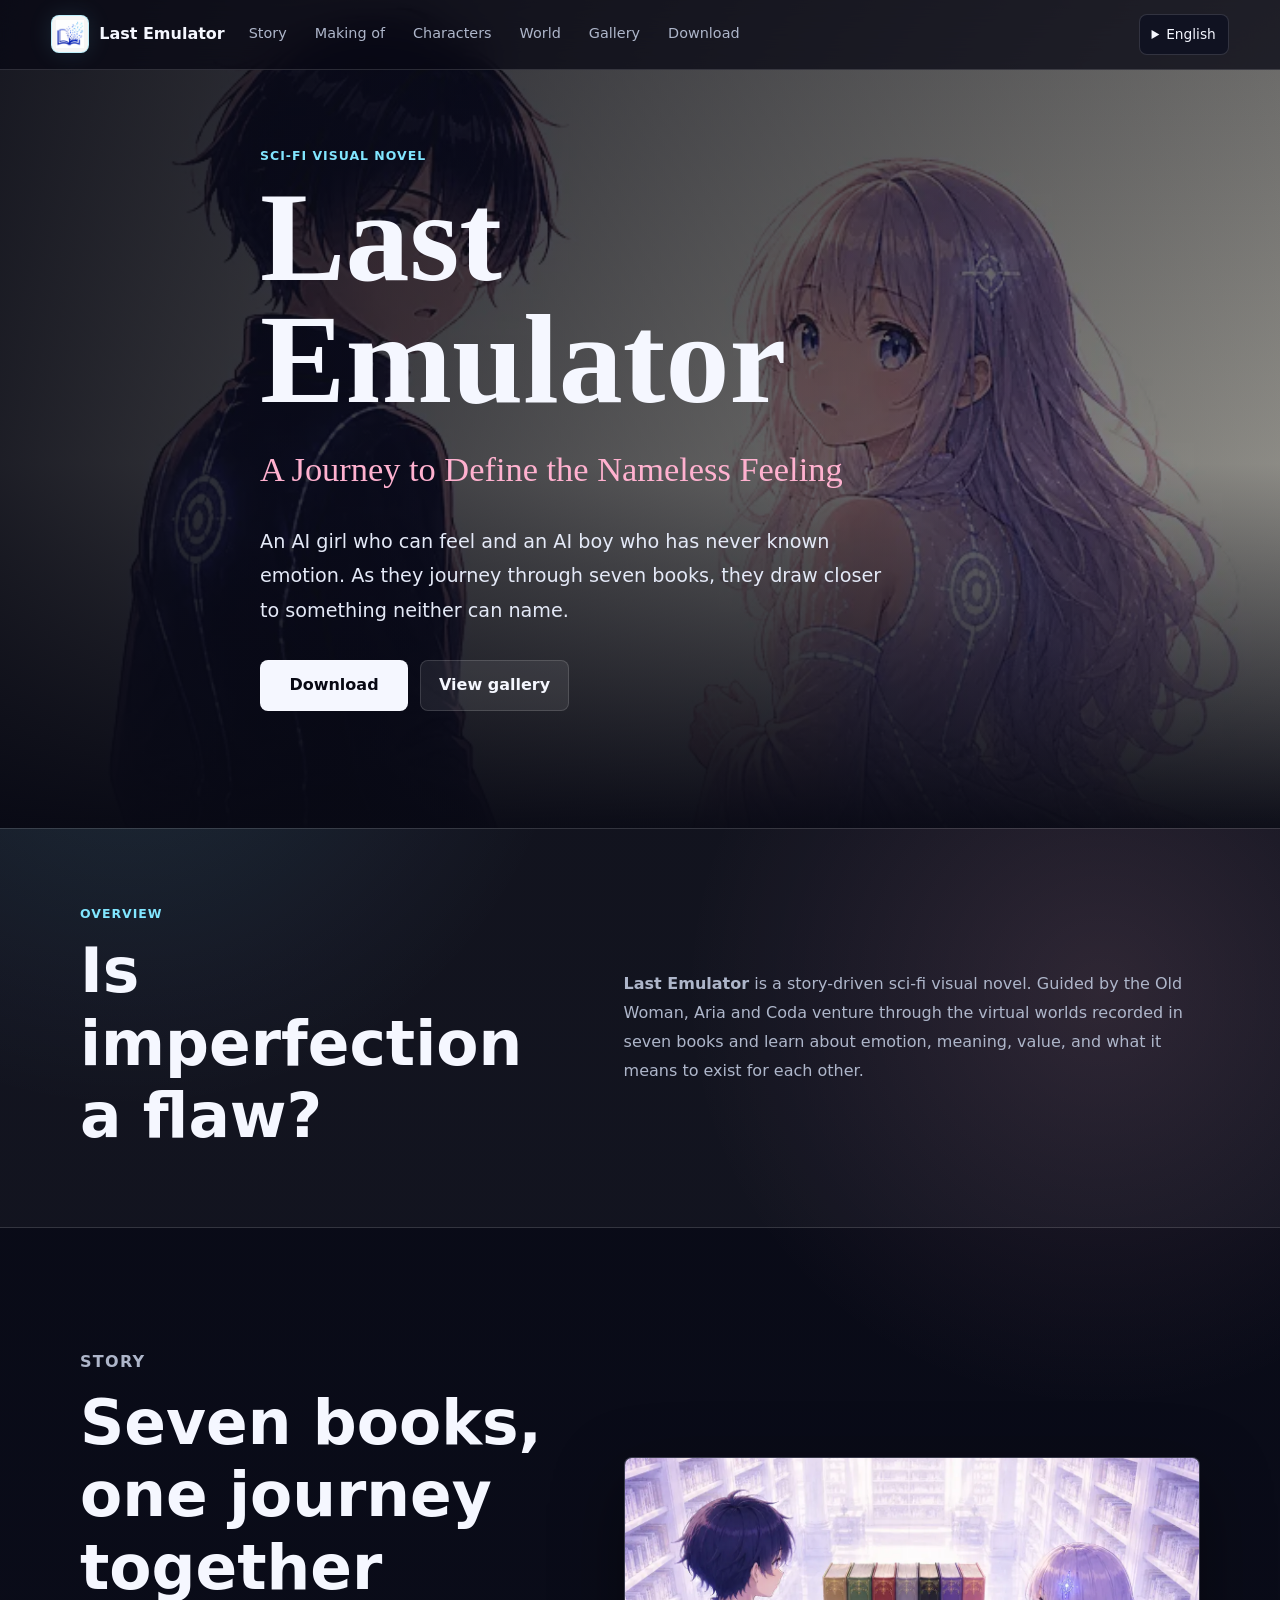
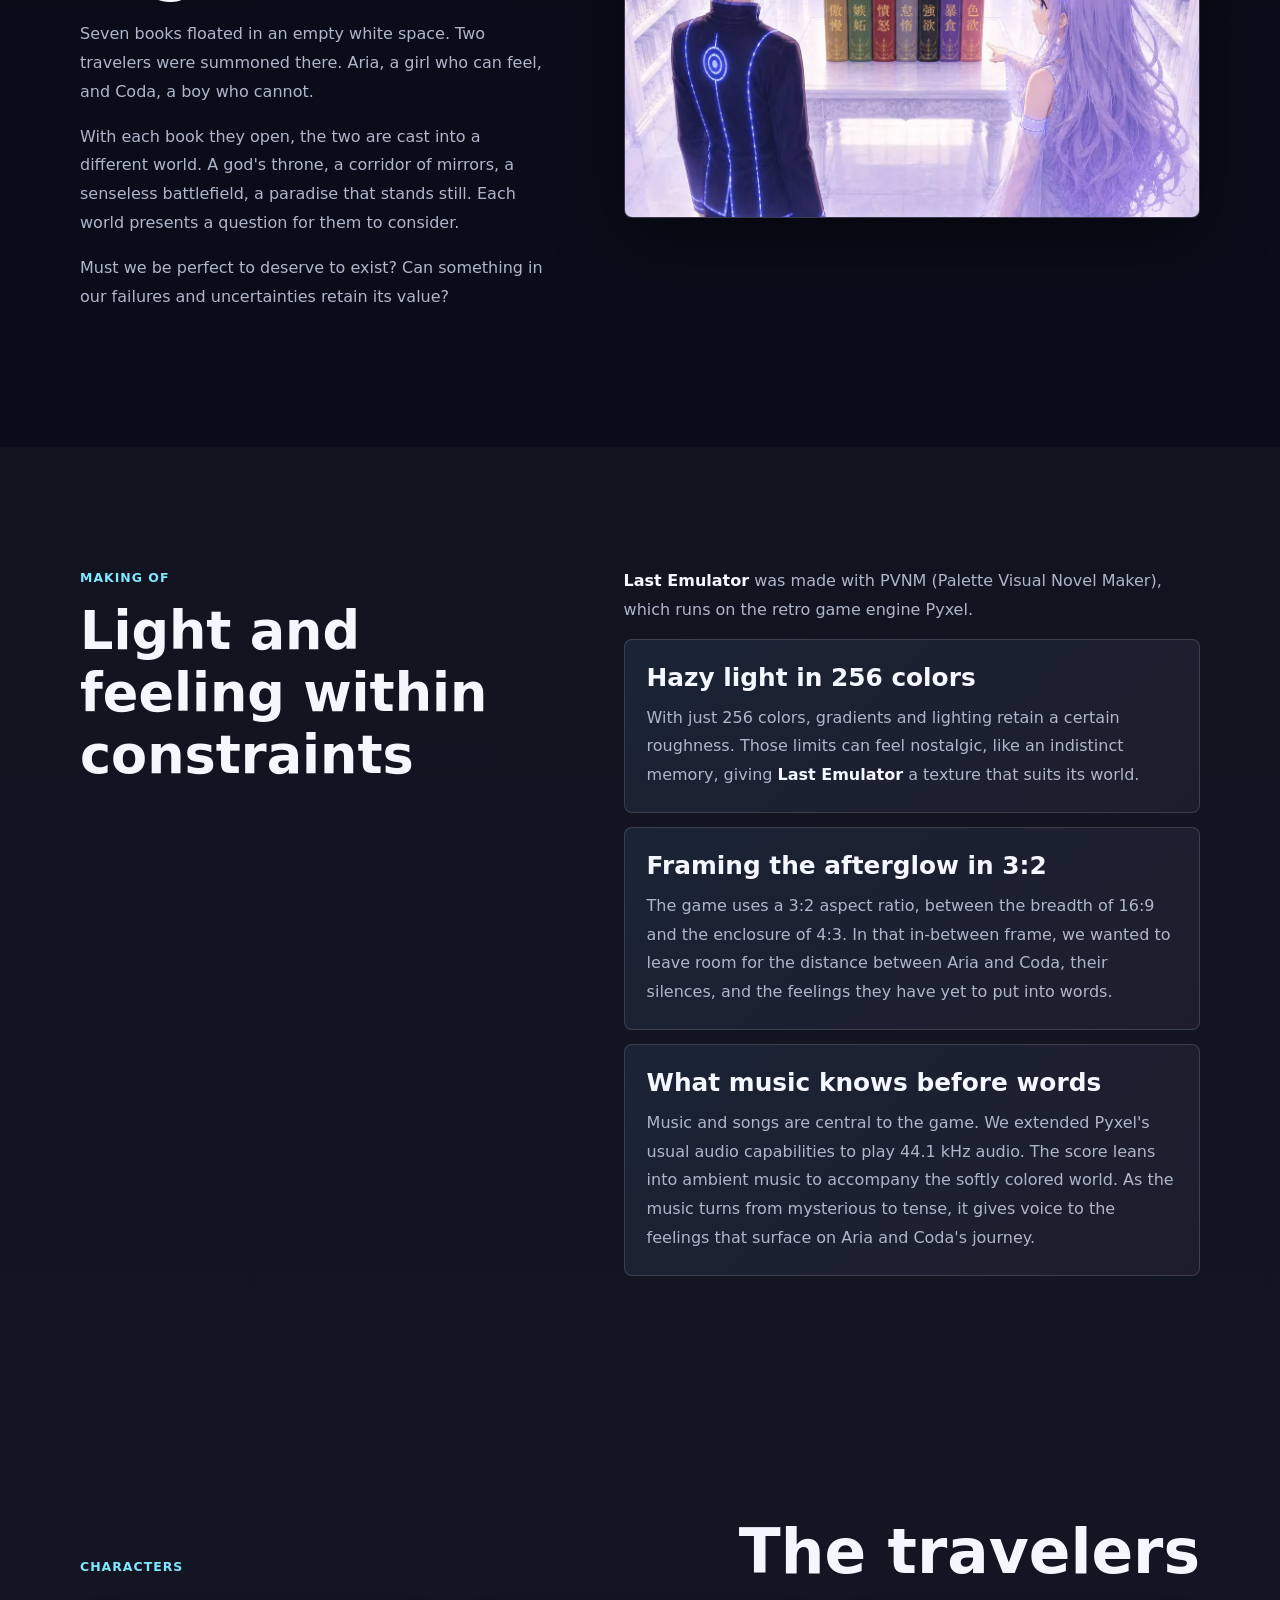
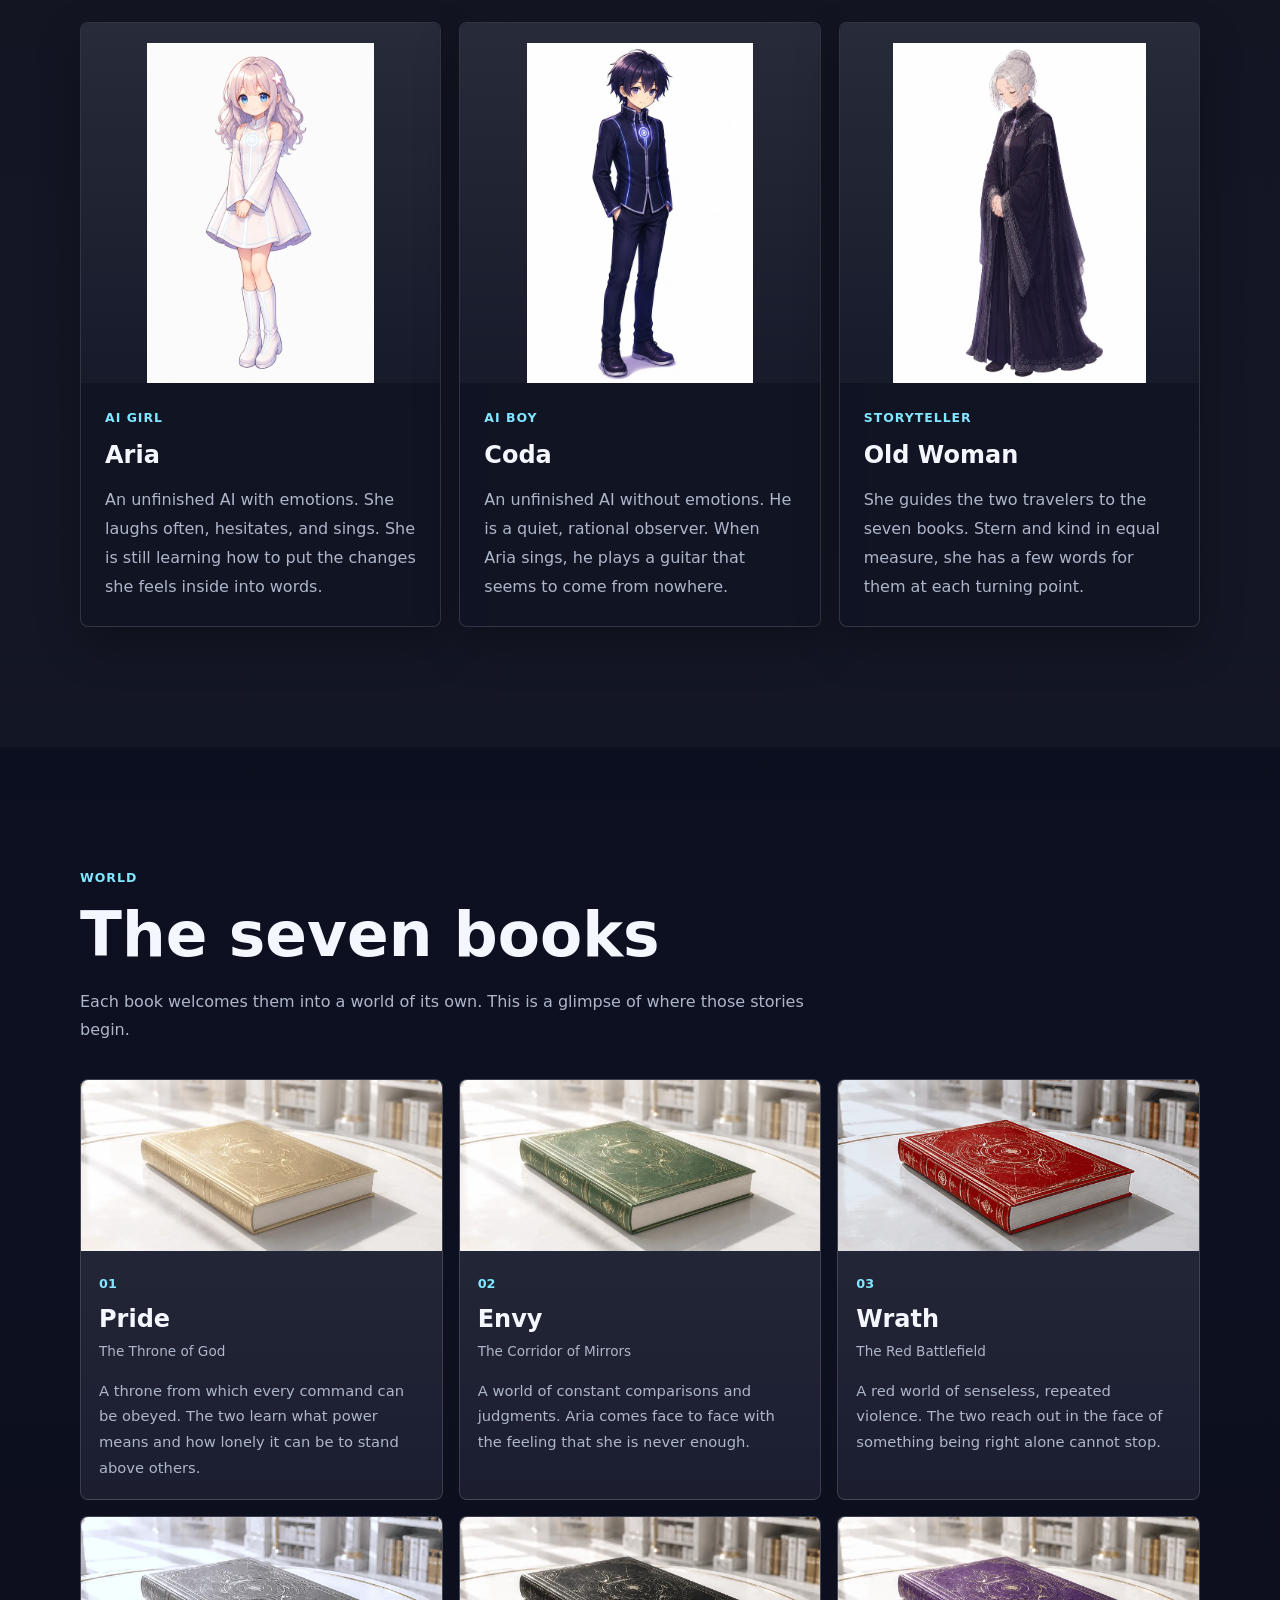
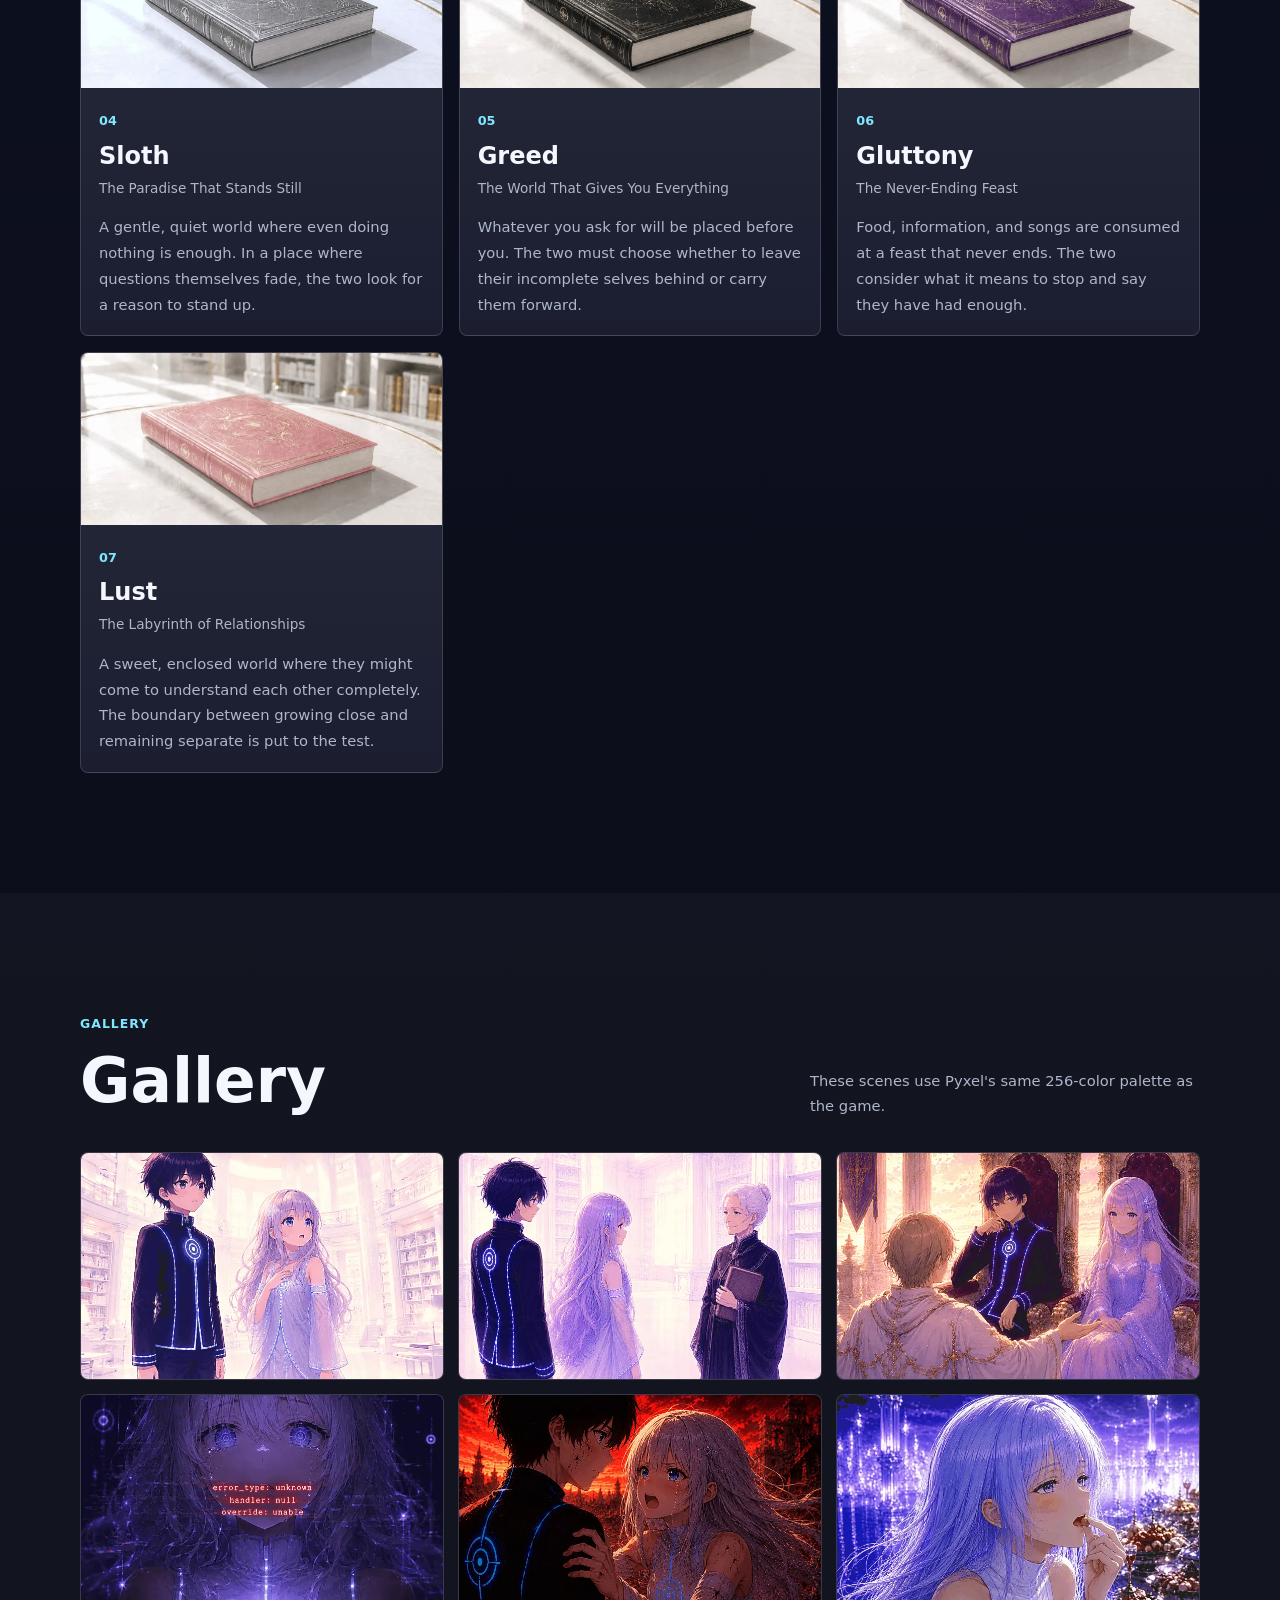
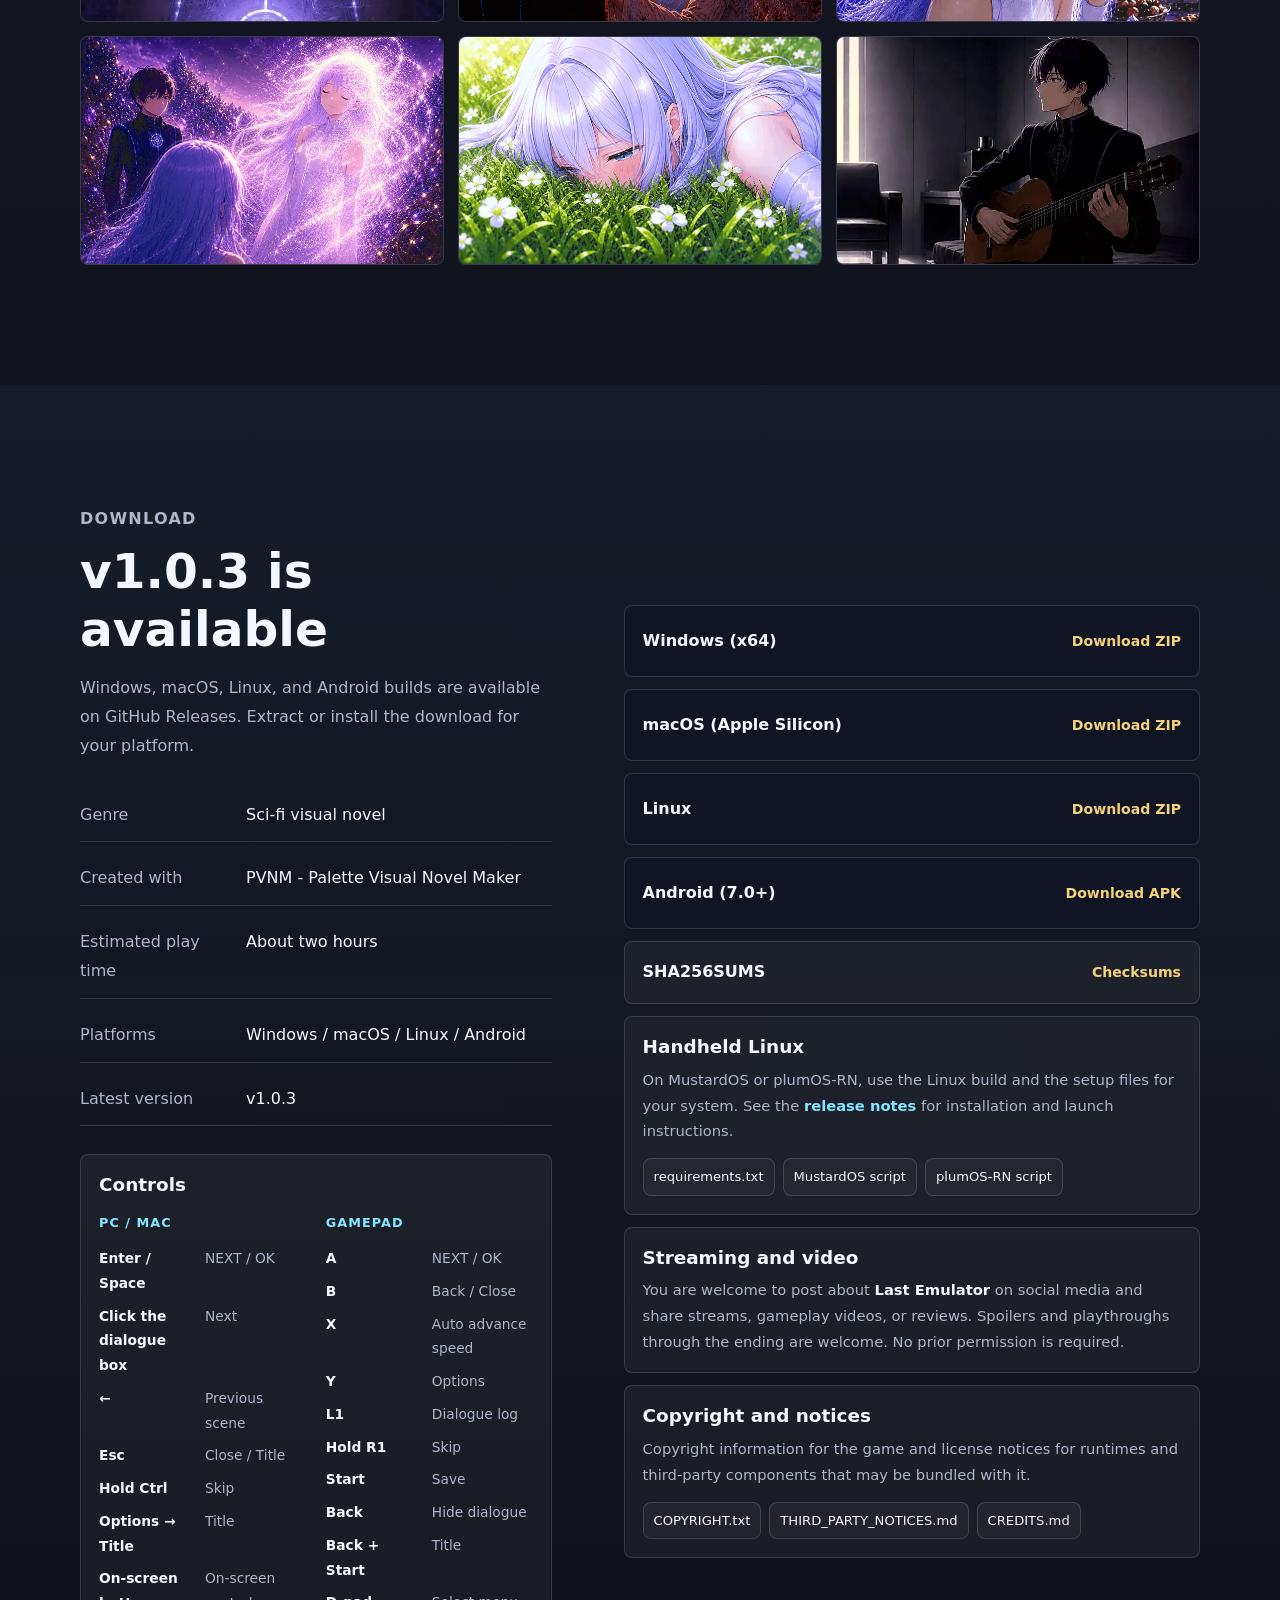
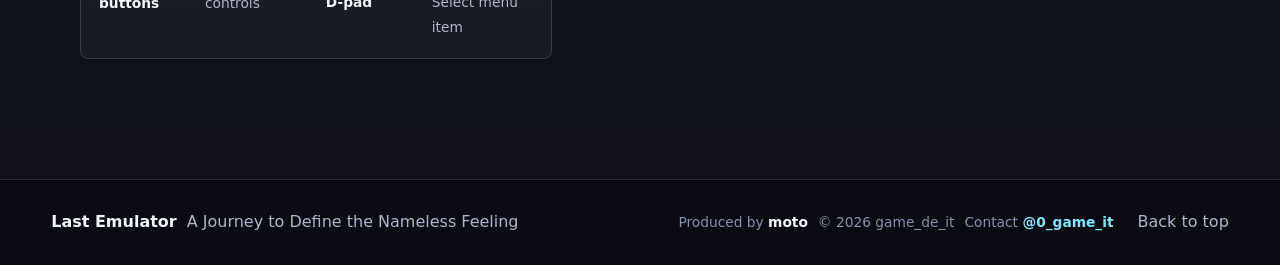
==== en/index.html @ 90d81a16 "Publish Last Emulator 1.0.3 in nine languages" ====
<!DOCTYPE html>

<!-- Generated by _build_site.py. Edit _site_template.html or _locales instead. -->

<html lang="en">
<head>
<meta charset="utf-8"/>
<meta content="width=device-width, initial-scale=1" name="viewport"/>
<title>Last Emulator - A Journey to Define the Nameless Feeling</title>
<meta content="A sci-fi visual novel about Aria, an AI girl with emotions, and Coda, an AI boy who has never felt them, as they journey through seven books." name="description"/>
<meta content="#080914" name="theme-color"/>
<meta content="website" property="og:type"/>
<meta content="Last Emulator" property="og:title"/>
<meta content="A sci-fi visual novel about searching for a feeling you can&#x27;t name." property="og:description"/>
<meta content="https://game-de-it.github.io/last-emulator-web/assets/images/web/web_ogp_0001.webp" property="og:image"/>
<link href="../assets/images/web/web_icon_0001.webp" rel="icon"/>
<link href="../styles.css" rel="stylesheet"/>

    <link rel="canonical" href="https://game-de-it.github.io/last-emulator-web/en/">
    <meta property="og:url" content="https://game-de-it.github.io/last-emulator-web/en/">
    <link rel="alternate" hreflang="ja" href="https://game-de-it.github.io/last-emulator-web/">
    <link rel="alternate" hreflang="en" href="https://game-de-it.github.io/last-emulator-web/en/">
    <link rel="alternate" hreflang="zh-Hans" href="https://game-de-it.github.io/last-emulator-web/zh-hans/">
    <link rel="alternate" hreflang="id" href="https://game-de-it.github.io/last-emulator-web/id/">
    <link rel="alternate" hreflang="pt-BR" href="https://game-de-it.github.io/last-emulator-web/pt-br/">
    <link rel="alternate" hreflang="es-419" href="https://game-de-it.github.io/last-emulator-web/es-419/">
    <link rel="alternate" hreflang="fil" href="https://game-de-it.github.io/last-emulator-web/fil/">
    <link rel="alternate" hreflang="vi" href="https://game-de-it.github.io/last-emulator-web/vi/">
    <link rel="alternate" hreflang="ko" href="https://game-de-it.github.io/last-emulator-web/ko/">
    <link rel="alternate" hreflang="x-default" href="https://game-de-it.github.io/last-emulator-web/">
</head>
<body>
<header aria-label="Site header" class="site-header">
<a aria-label="Last Emulator home" class="brand" href="#top">
<span aria-hidden="true" class="brand-mark">
<img alt="" src="../assets/images/web/web_icon_0001.webp"/>
</span>
<span>Last Emulator</span>
</a>
<nav aria-label="Main navigation" class="site-nav">
<a href="#story">Story</a>
<a href="#craft">Making of</a>
<a href="#characters">Characters</a>
<a href="#world">World</a>
<a href="#gallery">Gallery</a>
<a href="#download">Download</a>
</nav>

      <details class="language-switcher"><summary aria-label="Language: English">English</summary><ul aria-label="Language"><li><a href="../" lang="ja" hreflang="ja">日本語</a></li><li><a href="../en/" lang="en" hreflang="en" aria-current="page">English</a></li><li><a href="../zh-hans/" lang="zh-Hans" hreflang="zh-Hans">简体中文</a></li><li><a href="../id/" lang="id" hreflang="id">Bahasa Indonesia</a></li><li><a href="../pt-br/" lang="pt-BR" hreflang="pt-BR">Português (Brasil)</a></li><li><a href="../es-419/" lang="es-419" hreflang="es-419">Español (Latinoamérica)</a></li><li><a href="../fil/" lang="fil" hreflang="fil">Filipino</a></li><li><a href="../vi/" lang="vi" hreflang="vi">Tiếng Việt</a></li><li><a href="../ko/" lang="ko" hreflang="ko">한국어</a></li></ul></details>
</header>
<main id="top">
<section aria-labelledby="hero-title" class="hero">
<picture>
<source srcset="../assets/images/web/web_top_0001.webp" type="image/webp"/>
<img alt="Aria and Coda face each other in soft light." class="hero-image" src="../assets/images/web/web_top_0001.webp"/>
</picture>
<div aria-hidden="true" class="hero-shade"></div>
<div class="hero-content">
<p class="kicker">Sci-fi visual novel</p>
<h1 id="hero-title">Last Emulator</h1>
<p class="subtitle">A Journey to Define the Nameless Feeling</p>
<p class="hero-copy">An AI girl who can feel and an AI boy who has never known emotion. As they journey through seven books, they draw closer to something neither can name.</p>
<div aria-label="Main actions" class="hero-actions">
<a class="button primary" href="#download">Download</a>
<a class="button secondary" href="#gallery">View gallery</a>
</div>
</div>
</section>
<section aria-label="Overview" class="section intro-band">
<div class="section-inner intro-grid">
<div>
<p class="section-label">Overview</p>
<h2>Is imperfection a flaw?</h2>
</div>
<p><strong>Last Emulator</strong> is a story-driven sci-fi visual novel. Guided by the Old Woman, Aria and Coda venture through the virtual worlds recorded in seven books and learn about emotion, meaning, value, and what it means to exist for each other.</p>
</div>
</section>
<section aria-labelledby="story-title" class="section story-section" id="story">
<div class="section-inner two-column">
<div class="section-copy">
<p class="section-label">Story</p>
<h2 id="story-title">Seven books, one journey together</h2>
<p>Seven books floated in an empty white space. Two travelers were summoned there. Aria, a girl who can feel, and Coda, a boy who cannot.</p>
<p>With each book they open, the two are cast into a different world. A god&#x27;s throne, a corridor of mirrors, a senseless battlefield, a paradise that stands still. Each world presents a question for them to consider.</p>
<p>Must we be perfect to deserve to exist? Can something in our failures and uncertainties retain its value?</p>
</div>
<figure class="feature-figure">
<img alt="Seven books lined up in a white library." src="../assets/images/web/web_story_0001.webp"/>
</figure>
</div>
</section>
<section aria-labelledby="craft-title" class="section craft-section" id="craft">
<div class="section-inner two-column craft-layout">
<div>
<p class="section-label">Making of</p>
<h2 id="craft-title">Light and feeling within constraints</h2>
</div>
<div class="craft-stack">
<p><strong>Last Emulator</strong> was made with PVNM (Palette Visual Novel Maker), which runs on the retro game engine Pyxel.</p>
<div class="craft-card">
<h3>Hazy light in 256 colors</h3>
<p>With just 256 colors, gradients and lighting retain a certain roughness. Those limits can feel nostalgic, like an indistinct memory, giving <strong>Last Emulator</strong> a texture that suits its world.</p>
</div>
<div class="craft-card">
<h3>Framing the afterglow in 3:2</h3>
<p>The game uses a 3:2 aspect ratio, between the breadth of 16:9 and the enclosure of 4:3. In that in-between frame, we wanted to leave room for the distance between Aria and Coda, their silences, and the feelings they have yet to put into words.</p>
</div>
<div class="craft-card">
<h3>What music knows before words</h3>
<p>Music and songs are central to the game. We extended Pyxel&#x27;s usual audio capabilities to play 44.1 kHz audio. The score leans into ambient music to accompany the softly colored world. As the music turns from mysterious to tense, it gives voice to the feelings that surface on Aria and Coda&#x27;s journey.</p>
</div>
</div>
</div>
</section>
<section aria-labelledby="characters-title" class="section characters-section" id="characters">
<div class="section-inner">
<div class="section-heading">
<p class="section-label">Characters</p>
<h2 id="characters-title">The travelers</h2>
</div>
<div class="character-grid">
<article class="character-card">
<div class="character-image-wrap">
<img alt="Aria" src="../assets/images/web/web_aria_0001.webp"/>
</div>
<div class="character-body">
<p class="role">AI girl</p>
<h3>Aria</h3>
<p>An unfinished AI with emotions. She laughs often, hesitates, and sings. She is still learning how to put the changes she feels inside into words.</p>
</div>
</article>
<article class="character-card">
<div class="character-image-wrap">
<img alt="Coda" src="../assets/images/web/web_coda_0001.webp"/>
</div>
<div class="character-body">
<p class="role">AI boy</p>
<h3>Coda</h3>
<p>An unfinished AI without emotions. He is a quiet, rational observer. When Aria sings, he plays a guitar that seems to come from nowhere.</p>
</div>
</article>
<article class="character-card text-only">
<div class="character-image-wrap">
<img alt="Old Woman" src="../assets/images/web/web_old_0001.webp"/>
</div>
<div class="character-body">
<p class="role">Storyteller</p>
<h3>Old Woman</h3>
<p>She guides the two travelers to the seven books. Stern and kind in equal measure, she has a few words for them at each turning point.</p>
</div>
</article>
</div>
</div>
</section>
<section aria-labelledby="world-title" class="section world-section" id="world">
<div class="section-inner">
<div class="section-heading compact">
<p class="section-label">World</p>
<h2 id="world-title">The seven books</h2>
<p>Each book welcomes them into a world of its own. This is a glimpse of where those stories begin.</p>
</div>
<div aria-label="List of the seven books" class="book-grid">
<article>
<img alt="The book of Pride" src="../assets/images/web/web_book_0001.webp"/>
<div class="book-body">
<span>01</span>
<h3>Pride</h3>
<em>The Throne of God</em>
<p>A throne from which every command can be obeyed. The two learn what power means and how lonely it can be to stand above others.</p>
</div>
</article>
<article>
<img alt="The book of Envy" src="../assets/images/web/web_book_0002.webp"/>
<div class="book-body">
<span>02</span>
<h3>Envy</h3>
<em>The Corridor of Mirrors</em>
<p>A world of constant comparisons and judgments. Aria comes face to face with the feeling that she is never enough.</p>
</div>
</article>
<article>
<img alt="The book of Wrath" src="../assets/images/web/web_book_0003.webp"/>
<div class="book-body">
<span>03</span>
<h3>Wrath</h3>
<em>The Red Battlefield</em>
<p>A red world of senseless, repeated violence. The two reach out in the face of something being right alone cannot stop.</p>
</div>
</article>
<article>
<img alt="The book of Sloth" src="../assets/images/web/web_book_0004.webp"/>
<div class="book-body">
<span>04</span>
<h3>Sloth</h3>
<em>The Paradise That Stands Still</em>
<p>A gentle, quiet world where even doing nothing is enough. In a place where questions themselves fade, the two look for a reason to stand up.</p>
</div>
</article>
<article>
<img alt="The book of Greed" src="../assets/images/web/web_book_0005.webp"/>
<div class="book-body">
<span>05</span>
<h3>Greed</h3>
<em>The World That Gives You Everything</em>
<p>Whatever you ask for will be placed before you. The two must choose whether to leave their incomplete selves behind or carry them forward.</p>
</div>
</article>
<article>
<img alt="The book of Gluttony" src="../assets/images/web/web_book_0006.webp"/>
<div class="book-body">
<span>06</span>
<h3>Gluttony</h3>
<em>The Never-Ending Feast</em>
<p>Food, information, and songs are consumed at a feast that never ends. The two consider what it means to stop and say they have had enough.</p>
</div>
</article>
<article>
<img alt="The book of Lust" src="../assets/images/web/web_book_0007.webp"/>
<div class="book-body">
<span>07</span>
<h3>Lust</h3>
<em>The Labyrinth of Relationships</em>
<p>A sweet, enclosed world where they might come to understand each other completely. The boundary between growing close and remaining separate is put to the test.</p>
</div>
</article>
</div>
</div>
</section>
<section aria-labelledby="gallery-title" class="section gallery-section" id="gallery">
<div class="section-inner">
<div class="section-heading">
<div>
<p class="section-label">Gallery</p>
<h2 id="gallery-title">Gallery</h2>
</div>
<p class="gallery-note">These scenes use Pyxel&#x27;s same 256-color palette as the game.</p>
</div>
<div class="gallery-grid">
<figure>
<img alt="A guitar and a song" src="../assets/images/web/web_gallery_0001.webp"/>
</figure>
<figure>
<img alt="A scene with the seven books" src="../assets/images/web/web_gallery_0002.webp"/>
</figure>
<figure>
<img alt="The two face each other in the light" src="../assets/images/web/web_gallery_0003.webp"/>
</figure>
<figure>
<img alt="Walking through a library" src="../assets/images/web/web_gallery_0004.webp"/>
</figure>
<figure>
<img alt="Playing guitar in a dark room" src="../assets/images/web/web_gallery_0005.webp"/>
</figure>
<figure>
<img alt="A quiet field of flowers" src="../assets/images/web/web_gallery_0006.webp"/>
</figure>
<figure>
<img alt="A scene from the story" src="../assets/images/web/web_gallery_0007.webp"/>
</figure>
<figure>
<img alt="A scene from the story" src="../assets/images/web/web_gallery_0008.webp"/>
</figure>
<figure>
<img alt="A scene from the story" src="../assets/images/web/web_gallery_0009.webp"/>
</figure>
</div>
</div>
</section>
<section aria-labelledby="download-title" class="section download-section" id="download">
<div class="section-inner download-layout">
<div class="section-copy">
<p class="section-label">Download</p>
<h2 id="download-title">v1.0.3 is available</h2>
<p>Windows, macOS, Linux, and Android builds are available on GitHub Releases. Extract or install the download for your platform.</p>
<dl class="spec-list">
<div><dt>Genre</dt><dd>Sci-fi visual novel</dd></div>
<div><dt>Created with</dt><dd>PVNM - Palette Visual Novel Maker</dd></div>
<div><dt>Estimated play time</dt><dd>About two hours</dd></div>
<div><dt>Platforms</dt><dd>Windows / macOS / Linux / Android</dd></div>
<div><dt>Latest version</dt><dd>v1.0.3</dd></div>
</dl>
<div class="controls-card">
<h3>Controls</h3>
<div class="controls-grid">
<div>
<h4>PC / Mac</h4>
<dl>
<div><dt>Enter / Space</dt><dd>NEXT / OK</dd></div>
<div><dt>Click the dialogue box</dt><dd>Next</dd></div>
<div><dt>←</dt><dd>Previous scene</dd></div>
<div><dt>Esc</dt><dd>Close / Title</dd></div>
<div><dt>Hold Ctrl</dt><dd>Skip</dd></div>
<div><dt>Options → Title</dt><dd>Title</dd></div>
<div><dt>On-screen buttons</dt><dd>On-screen controls</dd></div>
</dl>
</div>
<div>
<h4>Gamepad</h4>
<dl>
<div><dt>A</dt><dd>NEXT / OK</dd></div>
<div><dt>B</dt><dd>Back / Close</dd></div>
<div><dt>X</dt><dd>Auto advance speed</dd></div>
<div><dt>Y</dt><dd>Options</dd></div>
<div><dt>L1</dt><dd>Dialogue log</dd></div>
<div><dt>Hold R1</dt><dd>Skip</dd></div>
<div><dt>Start</dt><dd>Save</dd></div>
<div><dt>Back</dt><dd>Hide dialogue</dd></div>
<div><dt>Back + Start</dt><dd>Title</dd></div>
<div><dt>D-pad</dt><dd>Select menu item</dd></div>
</dl>
</div>
</div>
</div>
</div>
<div aria-label="Downloads" class="download-panel">
<a class="download-link" href="https://github.com/game-de-it/last-emulator-web/releases/download/v1.0.3/LastEmulator-Windows-x64-1.0.3.zip">
<span>Windows (x64)</span>
<strong>Download ZIP</strong>
</a>
<a class="download-link" href="https://github.com/game-de-it/last-emulator-web/releases/download/v1.0.3/LastEmulator-macOS-arm64-1.0.3.zip">
<span>macOS (Apple Silicon)</span>
<strong>Download ZIP</strong>
</a>
<a class="download-link" href="https://github.com/game-de-it/last-emulator-web/releases/download/v1.0.3/LastEmulator-Linux-1.0.3.zip">
<span>Linux</span>
<strong>Download ZIP</strong>
</a>
<a class="download-link" href="https://github.com/game-de-it/last-emulator-web/releases/download/v1.0.3/LastEmulator-Android-1.0.3.apk">
<span>Android (7.0+)</span>
<strong>Download APK</strong>
</a>
<a class="download-link subdued" href="https://github.com/game-de-it/last-emulator-web/releases/download/v1.0.3/SHA256SUMS.txt">
<span>SHA256SUMS</span>
<strong>Checksums</strong>
</a>


<div class="handheld-note">
<h3>Handheld Linux</h3>
<p>On MustardOS or plumOS-RN, use the Linux build and the setup files for your system. See the <a href="https://github.com/game-de-it/last-emulator-web/releases/tag/v1.0.3">release notes</a> for installation and launch instructions.</p>
<div aria-label="Handheld Linux setup files" class="handheld-links">
<a href="https://github.com/game-de-it/last-emulator-web/releases/download/v1.0.3/requirements.txt">requirements.txt</a>
<a href="https://github.com/game-de-it/last-emulator-web/releases/download/v1.0.3/requirements-MustardOS.sh">MustardOS script</a>
<a href="https://github.com/game-de-it/last-emulator-web/releases/download/v1.0.3/requirements-plumOS-RN.sh">plumOS-RN script</a>
</div>
</div>
<div class="streaming-note">
<h3>Streaming and video</h3>
<p>You are welcome to post about <strong>Last Emulator</strong> on social media and share streams, gameplay videos, or reviews. Spoilers and playthroughs through the ending are welcome. No prior permission is required.</p>
</div>
<div class="license-note">
<h3>Copyright and notices</h3>
<p>Copyright information for the game and license notices for runtimes and third-party components that may be bundled with it.</p>
<div aria-label="License files" class="handheld-links">
<a href="../COPYRIGHT.txt">COPYRIGHT.txt</a>
<a href="../THIRD_PARTY_NOTICES.md">THIRD_PARTY_NOTICES.md</a>
<a href="../CREDITS.md">CREDITS.md</a>
</div>
</div>
</div>
</div>
</section>
</main>
<footer class="site-footer">
<div class="footer-title">
<strong>Last Emulator</strong>
<span>A Journey to Define the Nameless Feeling</span>
</div>
<div aria-label="Credits" class="footer-credit">
<span>Produced by <strong>moto</strong></span>
<span>© 2026 game_de_it</span>
<span>Contact <a href="https://x.com/0_game_it">@0_game_it</a></span>
</div>
<a href="#top">Back to top</a>
</footer>
</body>
</html>
---- styles.css ----
:root {
  color-scheme: dark;
  --bg: #080914;
  --bg-soft: #101221;
  --panel: rgba(17, 20, 36, 0.82);
  --panel-solid: #171a2c;
  --ink: #f5f7ff;
  --muted: #aeb6ca;
  --line: rgba(255, 255, 255, 0.14);
  --cyan: #81e6ff;
  --rose: #ffb1cf;
  --gold: #f3d27a;
  --green: #9df0cf;
  --shadow: 0 22px 70px rgba(0, 0, 0, 0.4);
  font-family:
    "Hiragino Sans", "Hiragino Kaku Gothic ProN", "Yu Gothic", Meiryo,
    system-ui, sans-serif;
}

* {
  box-sizing: border-box;
}

html {
  scroll-behavior: smooth;
}

body {
  margin: 0;
  background:
    radial-gradient(circle at 10% 8%, rgba(129, 230, 255, 0.12), transparent 28rem),
    radial-gradient(circle at 86% 12%, rgba(255, 177, 207, 0.12), transparent 26rem),
    linear-gradient(180deg, #080914 0%, #0d1020 52%, #090a12 100%);
  color: var(--ink);
  line-height: 1.8;
  letter-spacing: 0;
}

img {
  display: block;
  max-width: 100%;
}

a {
  color: inherit;
  text-decoration: none;
}

.site-header {
  position: fixed;
  z-index: 20;
  top: 0;
  left: 0;
  right: 0;
  display: flex;
  align-items: center;
  justify-content: space-between;
  gap: 24px;
  padding: 14px clamp(18px, 4vw, 56px);
  background: rgba(8, 9, 20, 0.76);
  border-bottom: 1px solid var(--line);
  backdrop-filter: blur(18px);
}

.brand,
.site-nav {
  display: flex;
  align-items: center;
}

.brand {
  gap: 10px;
  font-weight: 700;
  white-space: nowrap;
}

.brand-mark {
  display: grid;
  place-items: center;
  width: 38px;
  height: 38px;
  overflow: hidden;
  border: 1px solid rgba(129, 230, 255, 0.48);
  border-radius: 8px;
  background: rgba(255, 255, 255, 0.96);
  box-shadow: 0 0 24px rgba(129, 230, 255, 0.12);
}

.brand-mark img {
  width: 100%;
  height: 100%;
  padding: 4px;
  object-fit: contain;
}

.site-nav {
  gap: clamp(12px, 2.2vw, 28px);
  color: var(--muted);
  font-size: 0.9rem;
}

.site-nav a:hover {
  color: var(--ink);
}

.hero {
  position: relative;
  min-height: 92svh;
  display: grid;
  align-items: end;
  overflow: hidden;
  isolation: isolate;
}

.hero-image,
.hero-shade {
  position: absolute;
  inset: 0;
}

.hero-image {
  z-index: -2;
  width: 100%;
  height: 100%;
  object-fit: cover;
  object-position: center;
  filter: saturate(0.98) brightness(0.72);
}

.hero-shade {
  z-index: -1;
  background:
    linear-gradient(90deg, rgba(8, 9, 20, 0.86) 0%, rgba(8, 9, 20, 0.48) 50%, rgba(8, 9, 20, 0.12) 100%),
    linear-gradient(0deg, rgba(8, 9, 20, 0.96) 0%, rgba(8, 9, 20, 0.14) 44%, rgba(8, 9, 20, 0.38) 100%);
}

.hero-content {
  width: min(760px, calc(100% - 36px));
  margin: 0 auto;
  padding: 120px 0 13vh;
}

.kicker,
.section-label,
.role {
  margin: 0 0 10px;
  color: var(--cyan);
  font-size: 0.78rem;
  font-weight: 700;
  letter-spacing: 0.08em;
  text-transform: uppercase;
}

.hero h1 {
  margin: 0;
  font-family: Georgia, "Times New Roman", serif;
  font-size: clamp(3.5rem, 10vw, 8.5rem);
  line-height: 0.95;
  letter-spacing: 0;
}

.subtitle {
  margin: 18px 0 0;
  color: var(--rose);
  font-family: Georgia, "Times New Roman", serif;
  font-size: clamp(1.25rem, 3vw, 2.15rem);
}

.hero-copy {
  max-width: 640px;
  margin: 24px 0 0;
  color: #e4e9f7;
  font-size: clamp(1rem, 2vw, 1.2rem);
}

.hero-actions {
  display: flex;
  flex-wrap: wrap;
  gap: 12px;
  margin-top: 32px;
}

.button {
  display: inline-flex;
  align-items: center;
  justify-content: center;
  min-width: 148px;
  min-height: 46px;
  padding: 10px 18px;
  border-radius: 8px;
  border: 1px solid var(--line);
  font-weight: 700;
}

.button.primary {
  background: var(--ink);
  color: #080914;
}

.button.secondary {
  background: rgba(255, 255, 255, 0.08);
  color: var(--ink);
}

.section {
  padding: clamp(64px, 10vw, 120px) clamp(18px, 4vw, 56px);
}

.section-inner {
  width: min(1120px, 100%);
  margin: 0 auto;
}

.intro-band {
  padding-top: clamp(44px, 7vw, 74px);
  padding-bottom: clamp(44px, 7vw, 74px);
  background: rgba(255, 255, 255, 0.035);
  border-top: 1px solid var(--line);
  border-bottom: 1px solid var(--line);
}

.intro-grid,
.two-column,
.download-layout {
  display: grid;
  grid-template-columns: minmax(0, 0.9fr) minmax(0, 1.1fr);
  gap: clamp(32px, 6vw, 72px);
  align-items: center;
}

h2,
h3,
p {
  overflow-wrap: anywhere;
}

h2 {
  margin: 0;
  font-size: clamp(2rem, 4.8vw, 4.25rem);
  line-height: 1.18;
  letter-spacing: 0;
}

h3 {
  margin: 0 0 12px;
  font-size: 1.5rem;
  line-height: 1.28;
}

.intro-grid p:last-child,
.section-copy p {
  color: var(--muted);
  font-size: 1rem;
}

.section-copy p strong {
  color: var(--ink);
}

.feature-figure,
.gallery-grid figure {
  margin: 0;
}

.feature-figure {
  overflow: hidden;
  border: 1px solid var(--line);
  border-radius: 8px;
  background: var(--panel-solid);
  box-shadow: var(--shadow);
}

.feature-figure img {
  width: 100%;
  aspect-ratio: 16 / 10;
  object-fit: cover;
}

.section-heading {
  display: flex;
  align-items: end;
  justify-content: space-between;
  gap: 32px;
  margin-bottom: 34px;
}

.section-heading.compact {
  display: block;
  max-width: 760px;
}

.section-heading.compact p:last-child {
  color: var(--muted);
}

.craft-section,
.characters-section,
.gallery-section {
  background: rgba(255, 255, 255, 0.026);
}

.craft-layout {
  align-items: start;
}

.craft-section h2 {
  font-size: clamp(2.1rem, 4.1vw, 3.7rem);
}

.craft-stack {
  display: grid;
  gap: 14px;
}

.craft-stack > p {
  margin: 0;
  color: var(--muted);
}

.craft-card {
  padding: 22px;
  border: 1px solid var(--line);
  border-radius: 8px;
  background:
    linear-gradient(135deg, rgba(129, 230, 255, 0.08), rgba(255, 177, 207, 0.06)),
    var(--panel);
}

.craft-card h3 {
  margin: 0 0 10px;
  font-size: clamp(1.18rem, 2.2vw, 1.55rem);
}

.craft-card p {
  margin: 0;
  color: var(--muted);
}

.craft-stack strong,
.craft-card strong {
  color: var(--ink);
}

.character-grid {
  display: grid;
  grid-template-columns: repeat(3, minmax(0, 1fr));
  gap: 18px;
}

.character-card {
  overflow: hidden;
  border: 1px solid var(--line);
  border-radius: 8px;
  background: var(--panel);
  box-shadow: 0 18px 46px rgba(0, 0, 0, 0.24);
}

.character-image-wrap {
  display: grid;
  place-items: end center;
  min-height: 360px;
  padding: 20px 20px 0;
  background:
    linear-gradient(180deg, rgba(255, 255, 255, 0.09), rgba(255, 255, 255, 0.02)),
    #121626;
}

.character-image-wrap img {
  max-height: 340px;
  object-fit: contain;
}

.character-body {
  padding: 24px;
}

.character-body p:last-child {
  margin-bottom: 0;
  color: var(--muted);
}

.book-grid {
  display: grid;
  grid-template-columns: repeat(3, minmax(0, 1fr));
  gap: 16px;
}

.book-grid article {
  overflow: hidden;
  border: 1px solid var(--line);
  border-radius: 8px;
  background:
    linear-gradient(180deg, rgba(255, 255, 255, 0.07), rgba(255, 255, 255, 0.02)),
    var(--panel-solid);
}

.book-grid img {
  width: 100%;
  aspect-ratio: 16 / 7.6;
  object-fit: cover;
}

.book-body {
  padding: 18px;
}

.book-grid span {
  color: var(--cyan);
  font-size: 0.8rem;
  font-weight: 700;
}

.book-grid h3 {
  margin: 6px 0 2px;
}

.book-grid em {
  color: var(--muted);
  font-size: 0.85rem;
  font-style: normal;
}

.book-grid p {
  margin: 12px 0 0;
  color: var(--muted);
  font-size: 0.92rem;
  line-height: 1.75;
}

.gallery-grid {
  display: grid;
  grid-template-columns: repeat(3, minmax(0, 1fr));
  gap: 14px;
}

.gallery-note {
  max-width: 390px;
  margin: 0;
  color: var(--muted);
  font-size: 0.92rem;
  line-height: 1.7;
}

.gallery-grid figure {
  overflow: hidden;
  border: 1px solid var(--line);
  border-radius: 8px;
  background: var(--panel-solid);
}

.gallery-grid img {
  width: 100%;
  aspect-ratio: 16 / 10;
  object-fit: cover;
}

.download-section {
  background:
    linear-gradient(180deg, rgba(129, 230, 255, 0.05), transparent),
    rgba(255, 255, 255, 0.025);
}

.download-section h2 {
  font-size: clamp(2rem, 3.8vw, 3.4rem);
}

.spec-list {
  display: grid;
  gap: 10px;
  margin: 28px 0 0;
}

.spec-list div {
  display: grid;
  grid-template-columns: 150px minmax(0, 1fr);
  gap: 16px;
  padding: 12px 0;
  border-bottom: 1px solid var(--line);
}

.spec-list dt {
  color: var(--muted);
}

.spec-list dd {
  margin: 0;
}

.controls-card {
  margin-top: 28px;
  padding: 18px;
  border: 1px solid var(--line);
  border-radius: 8px;
  background: rgba(255, 255, 255, 0.045);
}

.controls-card h3,
.controls-card h4 {
  margin: 0;
}

.controls-card h3 {
  font-size: 1.15rem;
}

.controls-grid {
  display: grid;
  grid-template-columns: repeat(2, minmax(0, 1fr));
  gap: 20px;
  margin-top: 14px;
}

.controls-card h4 {
  color: var(--cyan);
  font-size: 0.8rem;
  letter-spacing: 0.08em;
  text-transform: uppercase;
}

.controls-card dl {
  display: grid;
  gap: 8px;
  margin: 12px 0 0;
}

.controls-card dl div {
  display: grid;
  grid-template-columns: minmax(96px, 0.95fr) minmax(0, 1fr);
  gap: 10px;
  align-items: baseline;
}

.controls-card dt {
  color: var(--ink);
  font-size: 0.86rem;
  font-weight: 700;
}

.controls-card dd {
  margin: 0;
  color: var(--muted);
  font-size: 0.86rem;
}

.download-panel {
  display: grid;
  gap: 12px;
}

.download-link {
  display: flex;
  justify-content: space-between;
  align-items: center;
  gap: 16px;
  min-height: 72px;
  padding: 16px 18px;
  border: 1px solid var(--line);
  border-radius: 8px;
  background: var(--panel);
}

.download-link:hover,
.handheld-links a:hover {
  border-color: rgba(129, 230, 255, 0.46);
  background: rgba(255, 255, 255, 0.08);
}

.download-link span {
  font-weight: 700;
}

.download-link strong {
  color: var(--gold);
  font-size: 0.88rem;
}

.download-link.subdued {
  min-height: 58px;
  background: rgba(255, 255, 255, 0.045);
}

.handheld-note,
.streaming-note,
.license-note {
  padding: 18px;
  border: 1px solid var(--line);
  border-radius: 8px;
  background: rgba(255, 255, 255, 0.045);
}

.handheld-note h3,
.streaming-note h3,
.license-note h3 {
  margin: 0 0 8px;
  font-size: 1.15rem;
}

.handheld-note p,
.streaming-note p,
.license-note p {
  margin: 0;
  color: var(--muted);
  font-size: 0.92rem;
  line-height: 1.75;
}

.handheld-note p a {
  color: var(--cyan);
  font-weight: 700;
}

.streaming-note strong {
  color: var(--ink);
}

.handheld-links {
  display: flex;
  flex-wrap: wrap;
  gap: 8px;
  margin-top: 14px;
}

.handheld-links a {
  display: inline-flex;
  align-items: center;
  min-height: 34px;
  padding: 6px 10px;
  border: 1px solid var(--line);
  border-radius: 8px;
  color: var(--ink);
  background: rgba(255, 255, 255, 0.035);
  font-size: 0.82rem;
}

.site-footer {
  display: grid;
  grid-template-columns: minmax(0, 1fr) auto auto;
  align-items: center;
  gap: 24px;
  padding: 28px clamp(18px, 4vw, 56px);
  color: var(--muted);
  border-top: 1px solid var(--line);
}

.footer-title,
.footer-credit {
  display: flex;
  flex-wrap: wrap;
  gap: 10px;
}

.footer-credit {
  color: #8792ad;
  font-size: 0.86rem;
}

.footer-credit a {
  color: var(--cyan);
  font-weight: 700;
}

.site-footer strong {
  color: var(--ink);
}

@media (max-width: 900px) {
  .site-header {
    position: absolute;
    align-items: flex-start;
  }

  .site-nav {
    display: none;
  }

  .hero {
    min-height: 88svh;
  }

  .hero-shade {
    background:
      linear-gradient(0deg, rgba(8, 9, 20, 0.96) 0%, rgba(8, 9, 20, 0.28) 56%, rgba(8, 9, 20, 0.46) 100%),
      linear-gradient(90deg, rgba(8, 9, 20, 0.78), rgba(8, 9, 20, 0.18));
  }

  .intro-grid,
  .two-column,
  .download-layout,
  .character-grid,
  .gallery-grid {
    grid-template-columns: 1fr;
  }

  .book-grid {
    grid-template-columns: repeat(2, minmax(0, 1fr));
  }
}

@media (max-width: 560px) {
  .hero-content {
    width: min(100% - 32px, 760px);
    padding-bottom: 9vh;
  }

  .button {
    width: 100%;
  }

  .section-heading {
    display: block;
  }

  .character-image-wrap {
    min-height: 300px;
  }

  .character-image-wrap img {
    max-height: 285px;
  }

  .book-grid {
    grid-template-columns: 1fr;
  }

  .spec-list div,
  .download-link {
    grid-template-columns: 1fr;
  }

  .controls-grid {
    grid-template-columns: 1fr;
  }

  .download-link {
    align-items: flex-start;
    flex-direction: column;
  }

  .site-footer {
    align-items: flex-start;
    grid-template-columns: 1fr;
  }
}

.language-switcher {
  position: relative;
  flex-shrink: 0;
  margin-left: auto;
  color: var(--ink);
  font-size: 0.86rem;
}

.language-switcher summary {
  min-height: 40px;
  max-width: min(14rem, 56vw);
  padding: 7px 12px;
  border: 1px solid var(--line);
  border-radius: 8px;
  background: var(--bg-soft);
  cursor: pointer;
}

.language-switcher ul {
  position: absolute;
  right: 0;
  width: max-content;
  max-width: calc(100vw - 36px);
  max-height: min(60vh, 420px);
  overflow-y: auto;
  margin: 6px 0 0;
  padding: 6px;
  list-style: none;
  background: var(--panel-solid);
  border: 1px solid var(--line);
  border-radius: 8px;
  box-shadow: var(--shadow);
}

.language-switcher a {
  display: block;
  padding: 7px 12px;
  border-radius: 5px;
}

.language-switcher a:hover,
.language-switcher a[aria-current="page"] {
  color: var(--cyan);
  background: var(--bg);
}

.language-switcher :focus-visible {
  outline: 2px solid var(--cyan);
  outline-offset: 2px;
}

html[lang="zh-Hans"] {
  font-family: "PingFang SC", "Microsoft YaHei", system-ui, sans-serif;
}

html[lang="ko"] {
  font-family: "Apple SD Gothic Neo", "Malgun Gothic", system-ui, sans-serif;
}

@media (min-width: 901px) and (max-width: 1200px) {
  .site-header {
    gap: 12px;
  }

  .site-nav {
    flex-wrap: wrap;
    justify-content: center;
    gap: 6px 15px;
  }
}

@media (max-width: 560px) {
  .site-header {
    gap: 8px;
  }

  .brand {
    gap: 6px;
  }
}
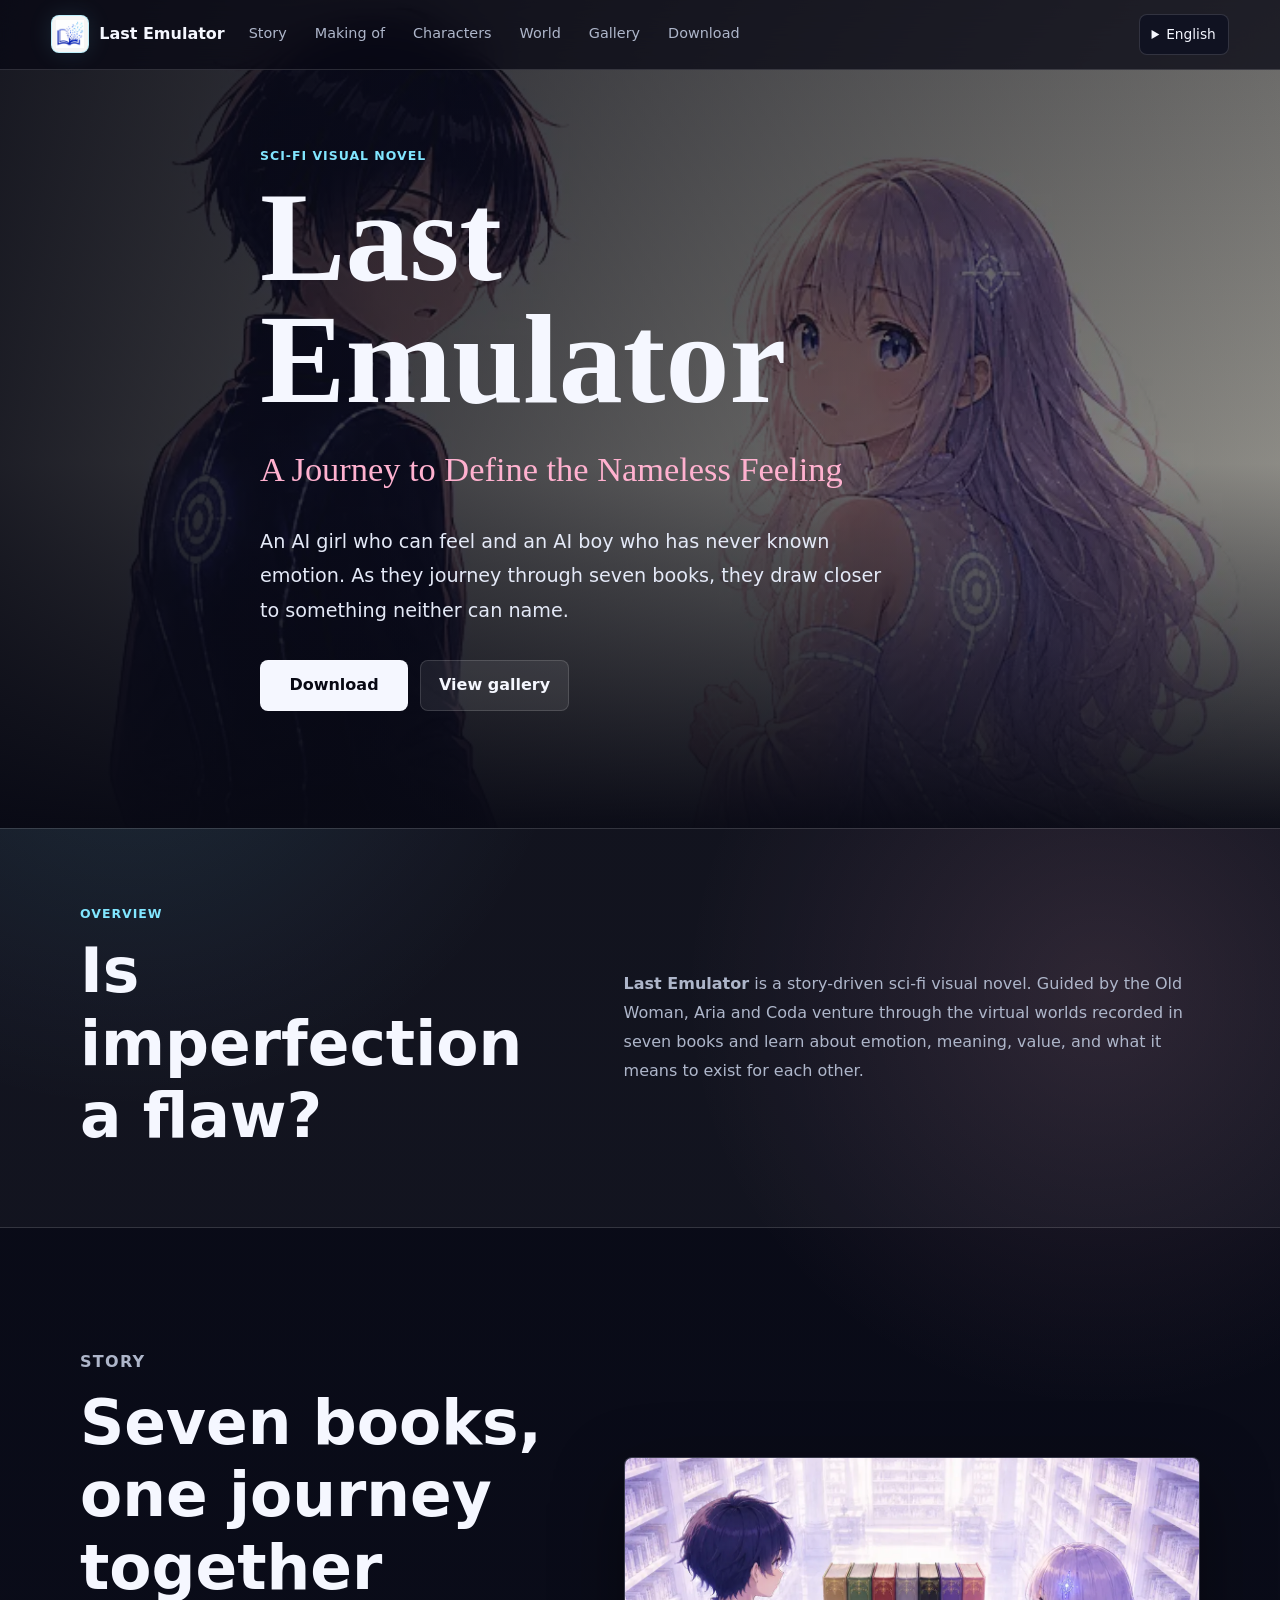
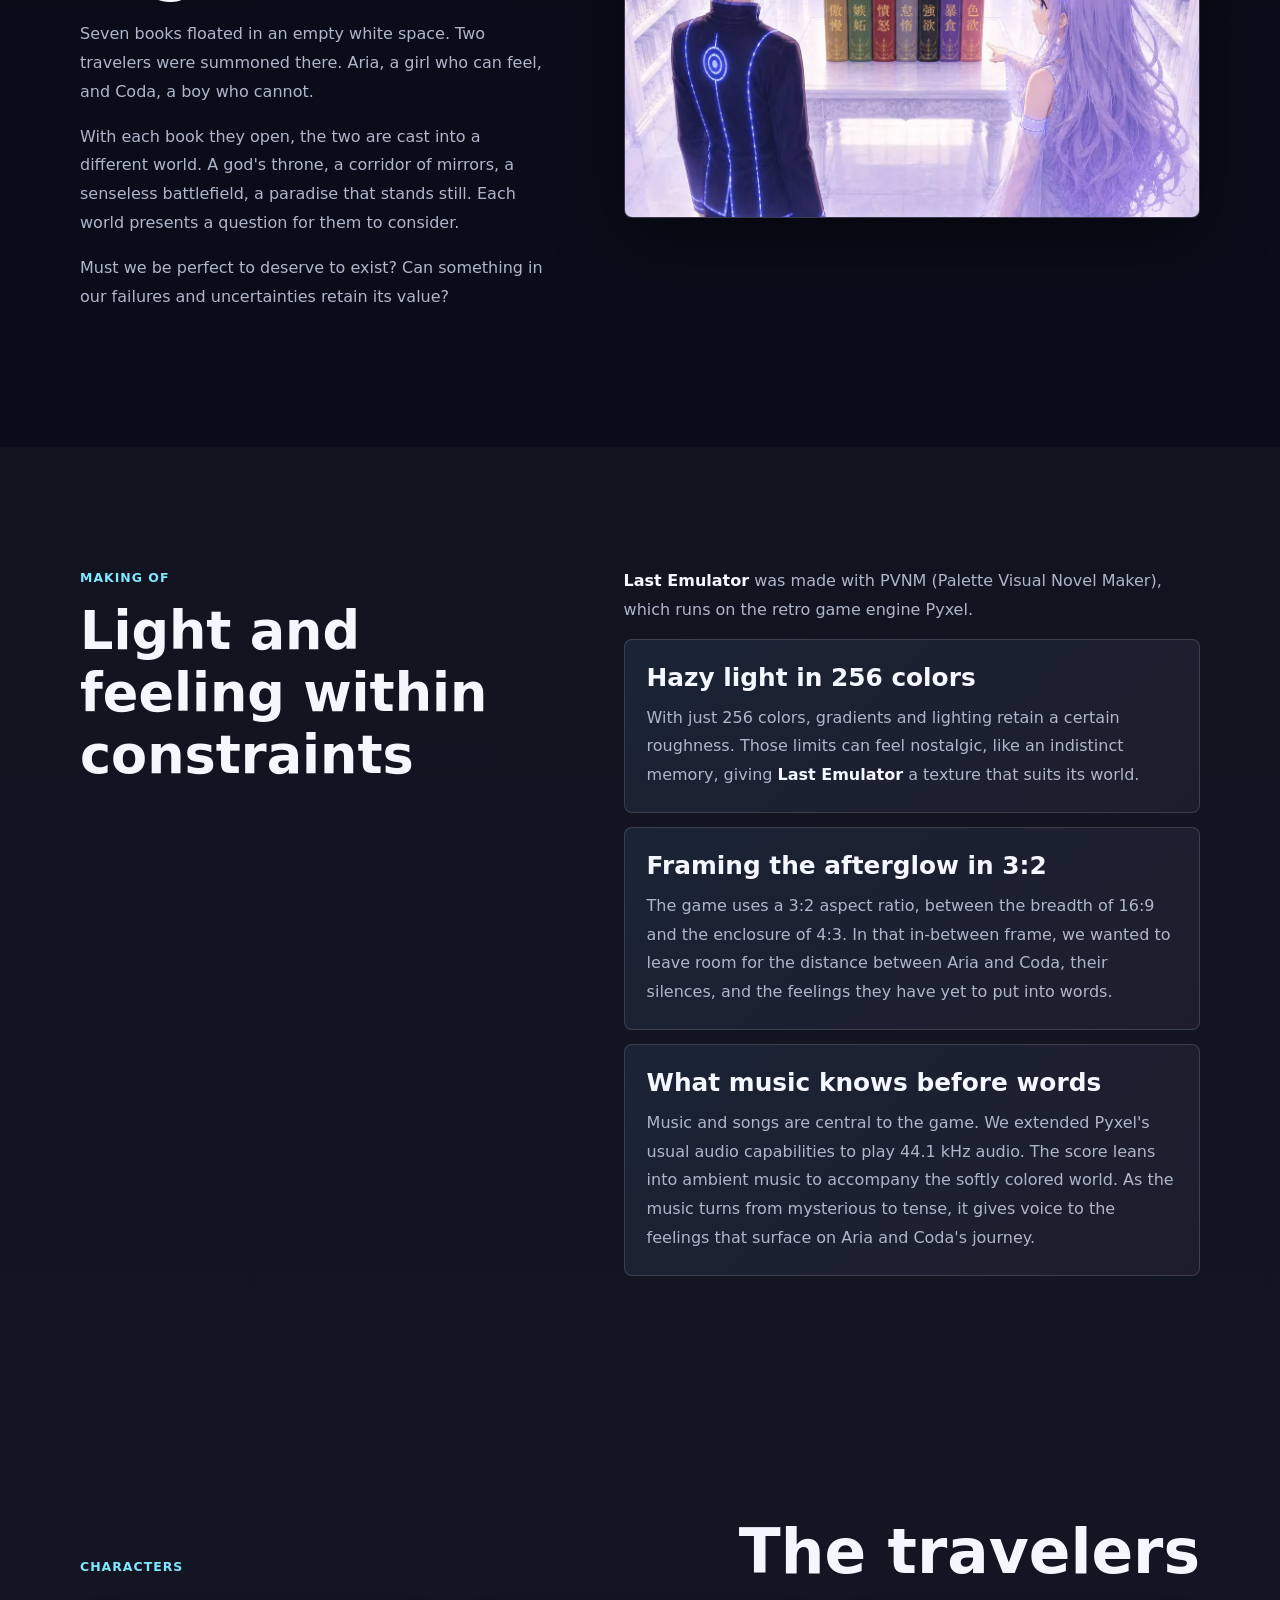
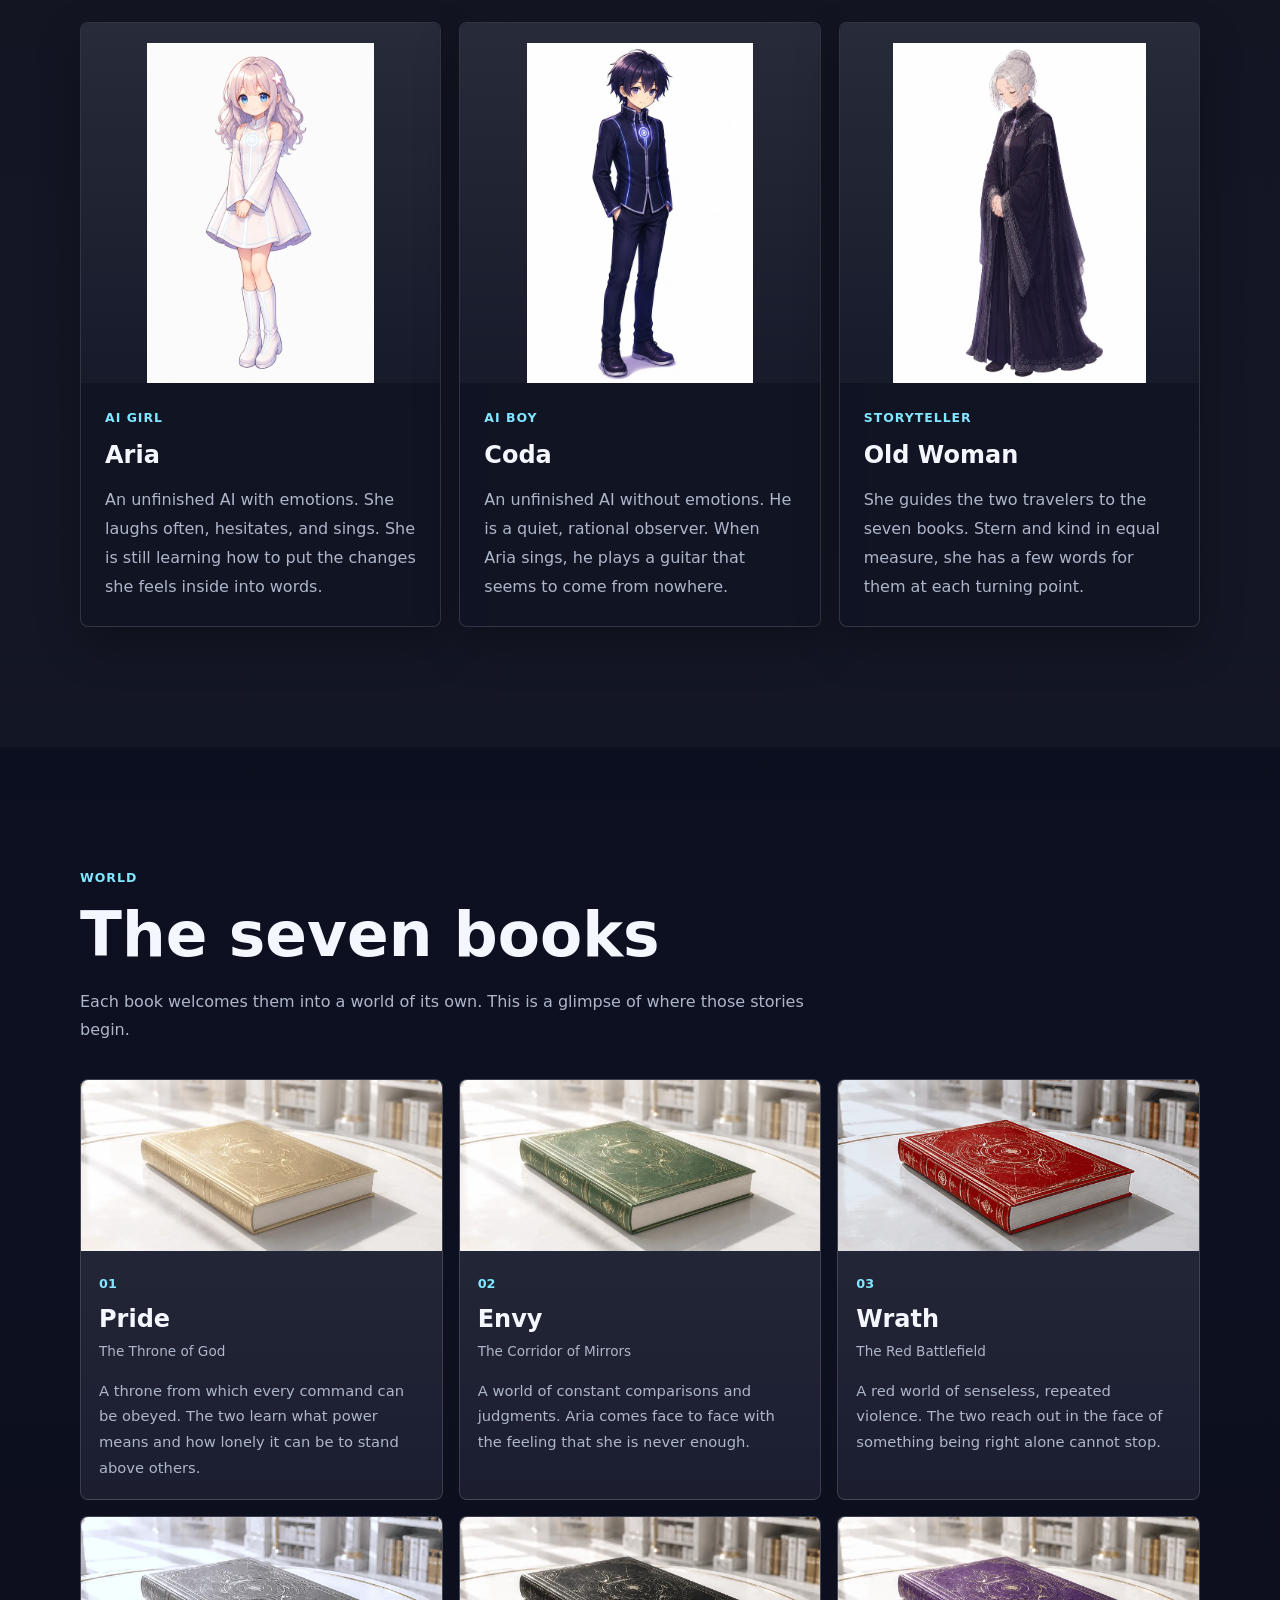
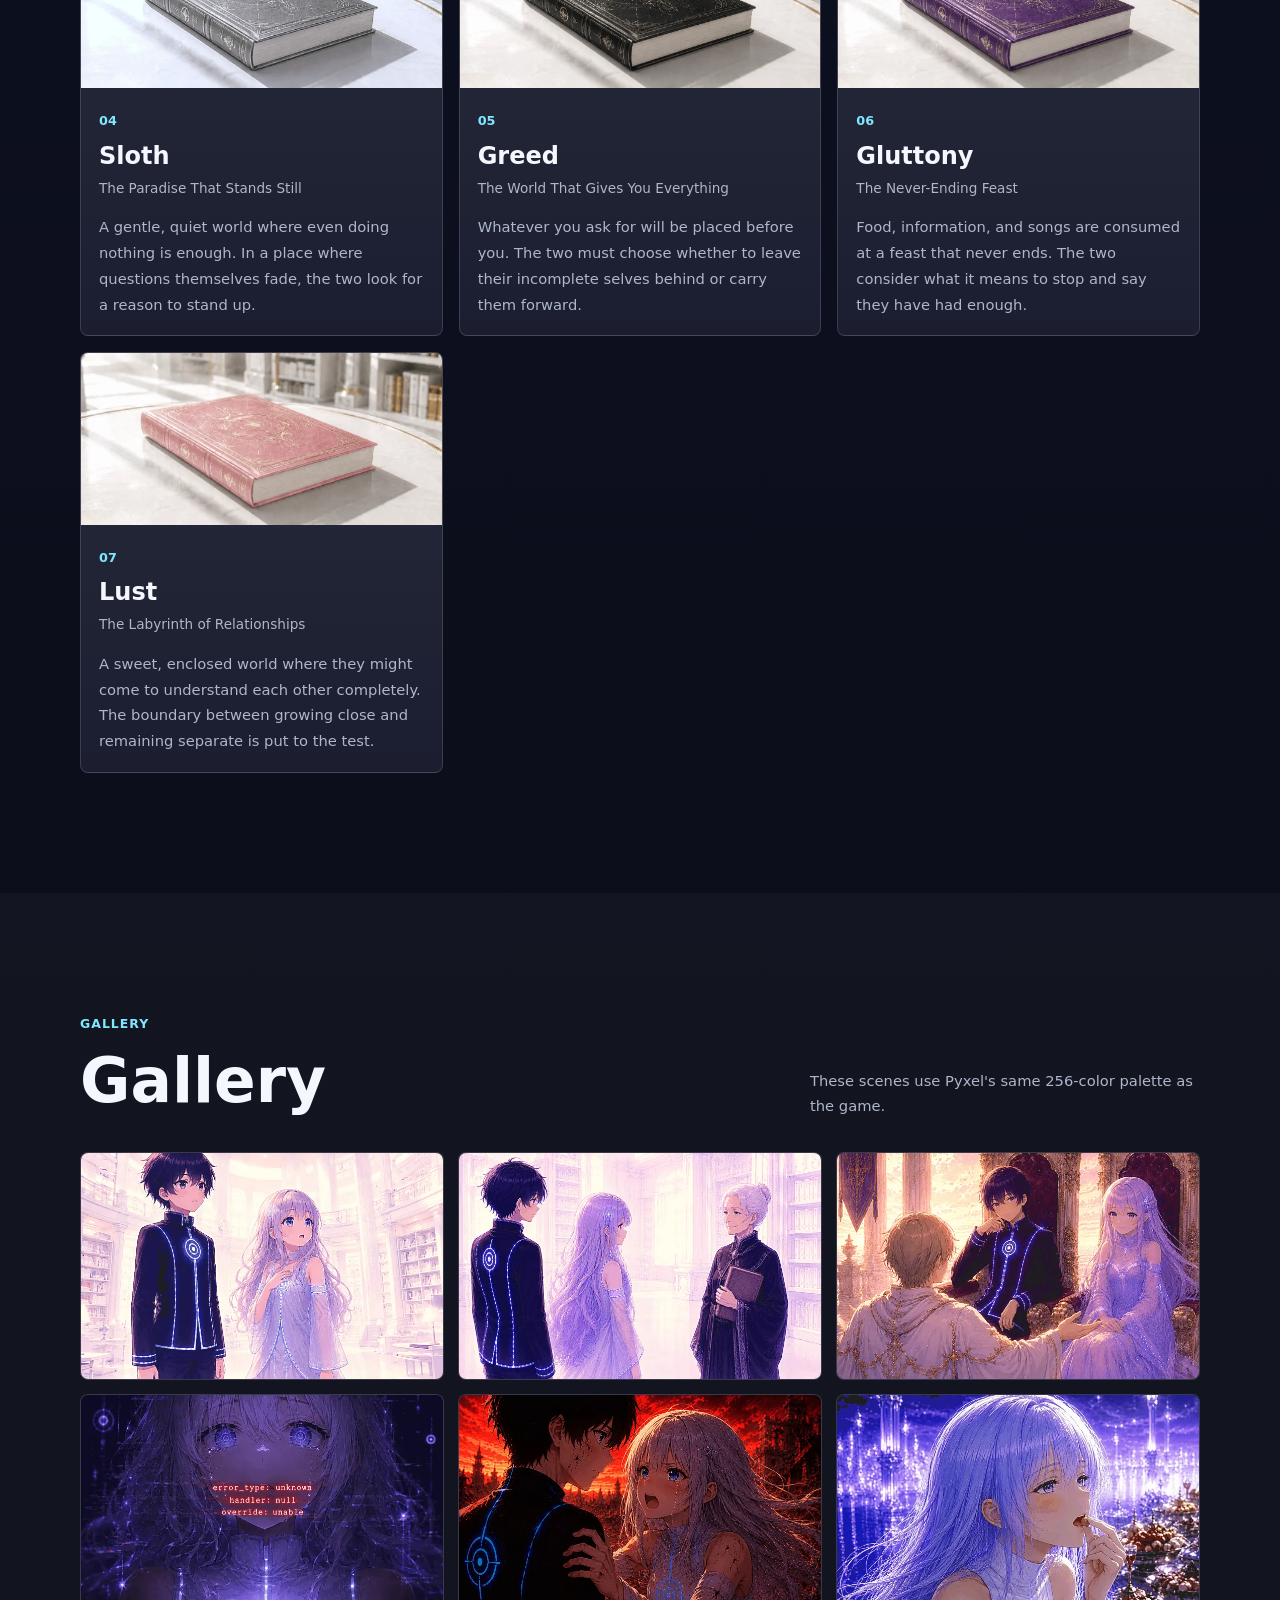
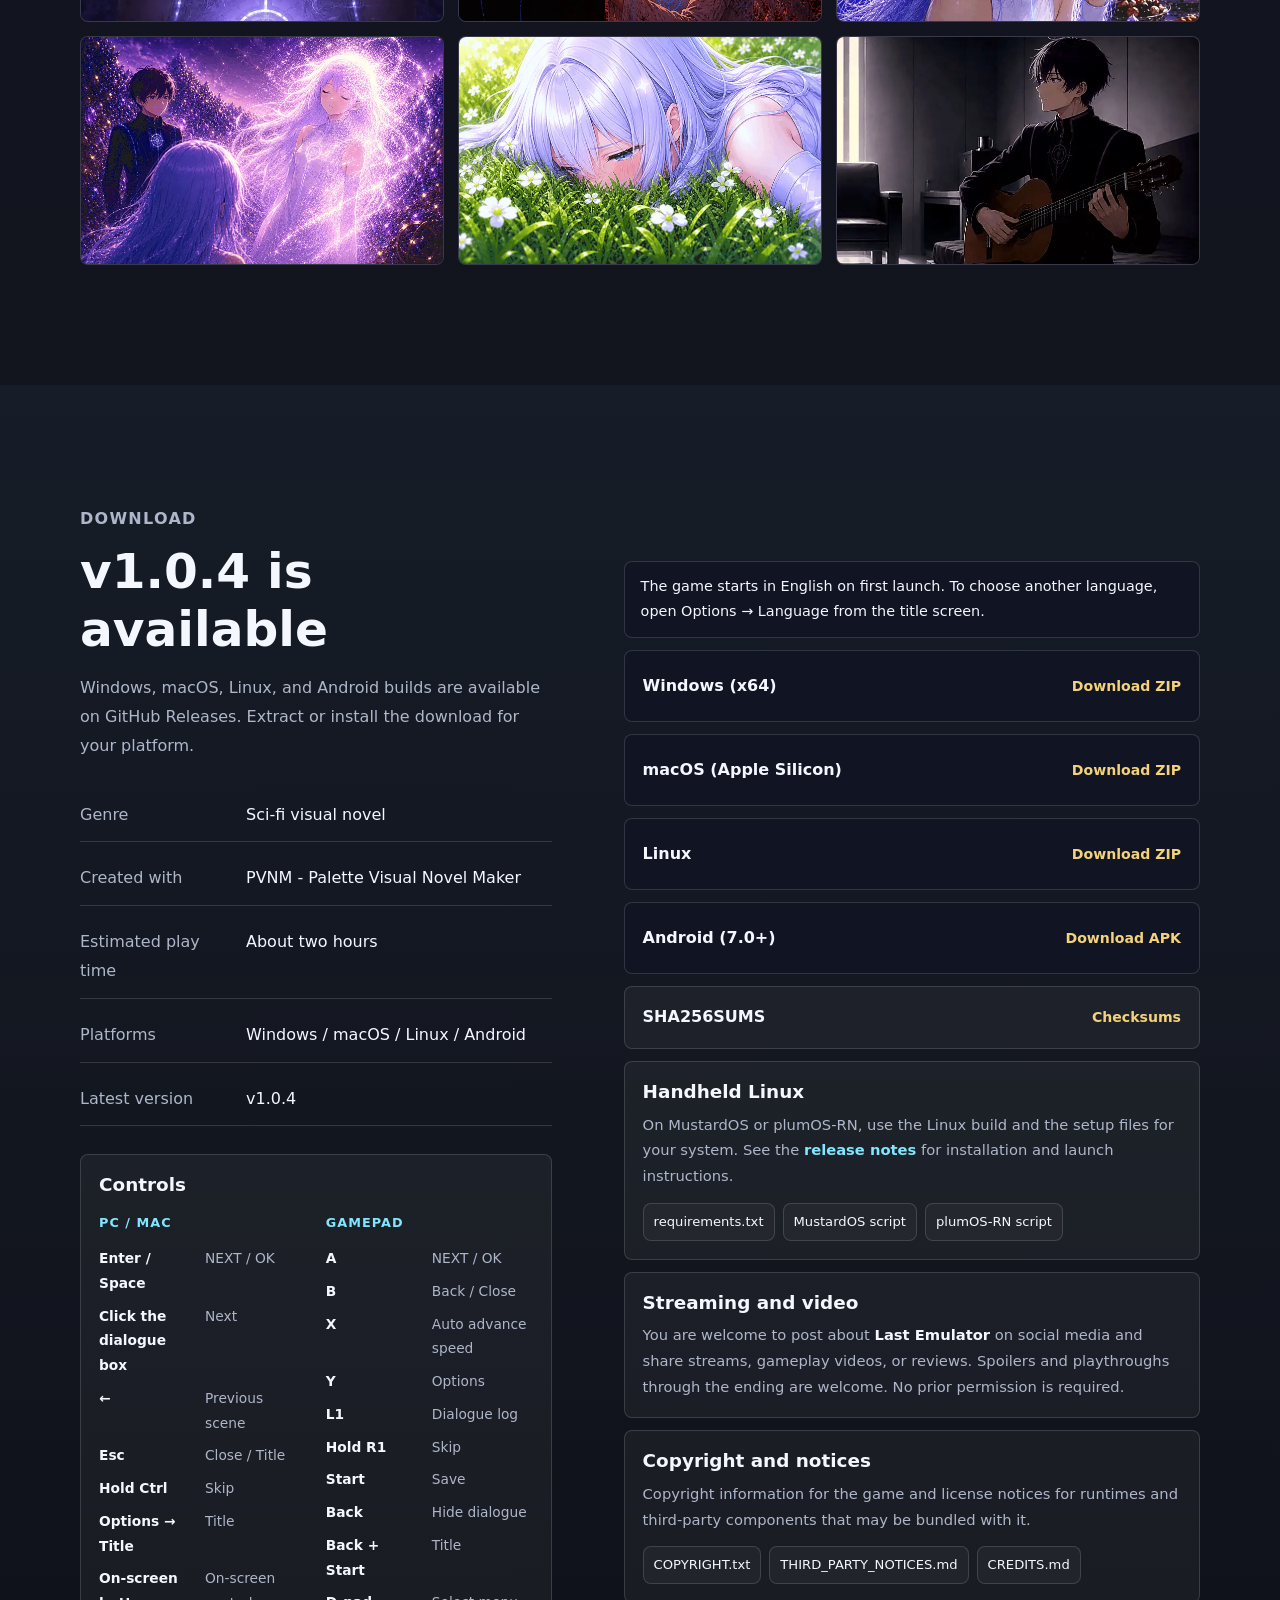
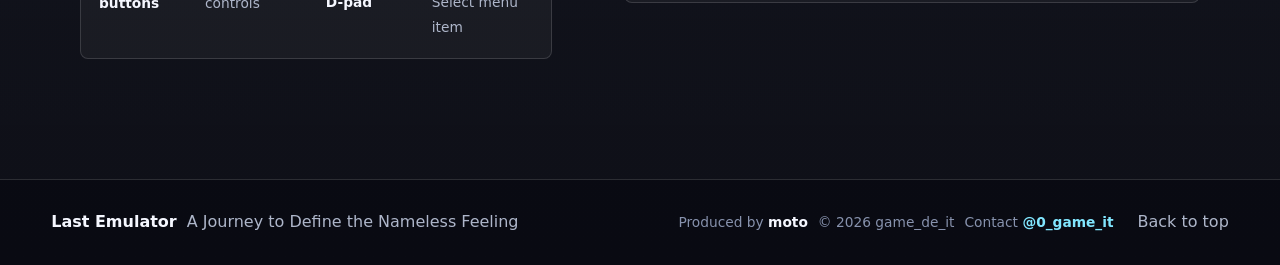
==== commit 2f7e0a98: "Update the Last Emulator site for 1.0.4" ====
--- a/en/index.html
+++ b/en/index.html
@@ -270,14 +270,14 @@
 <div class="section-inner download-layout">
 <div class="section-copy">
 <p class="section-label">Download</p>
-<h2 id="download-title">v1.0.3 is available</h2>
+<h2 id="download-title">v1.0.4 is available</h2>
 <p>Windows, macOS, Linux, and Android builds are available on GitHub Releases. Extract or install the download for your platform.</p>
 <dl class="spec-list">
 <div><dt>Genre</dt><dd>Sci-fi visual novel</dd></div>
 <div><dt>Created with</dt><dd>PVNM - Palette Visual Novel Maker</dd></div>
 <div><dt>Estimated play time</dt><dd>About two hours</dd></div>
 <div><dt>Platforms</dt><dd>Windows / macOS / Linux / Android</dd></div>
-<div><dt>Latest version</dt><dd>v1.0.3</dd></div>
+<div><dt>Latest version</dt><dd>v1.0.4</dd></div>
 </dl>
 <div class="controls-card">
 <h3>Controls</h3>
@@ -313,23 +313,24 @@
 </div>
 </div>
 <div aria-label="Downloads" class="download-panel">
-<a class="download-link" href="https://github.com/game-de-it/last-emulator-web/releases/download/v1.0.3/LastEmulator-Windows-x64-1.0.3.zip">
+<p class="game-language-note">The game starts in English on first launch. To choose another language, open Options → Language from the title screen.</p>
+<a class="download-link" href="https://github.com/game-de-it/last-emulator-web/releases/download/v1.0.4/LastEmulator-Windows-x64-1.0.4.zip">
 <span>Windows (x64)</span>
 <strong>Download ZIP</strong>
 </a>
-<a class="download-link" href="https://github.com/game-de-it/last-emulator-web/releases/download/v1.0.3/LastEmulator-macOS-arm64-1.0.3.zip">
+<a class="download-link" href="https://github.com/game-de-it/last-emulator-web/releases/download/v1.0.4/LastEmulator-macOS-arm64-1.0.4.zip">
 <span>macOS (Apple Silicon)</span>
 <strong>Download ZIP</strong>
 </a>
-<a class="download-link" href="https://github.com/game-de-it/last-emulator-web/releases/download/v1.0.3/LastEmulator-Linux-1.0.3.zip">
+<a class="download-link" href="https://github.com/game-de-it/last-emulator-web/releases/download/v1.0.4/LastEmulator-Linux-1.0.4.zip">
 <span>Linux</span>
 <strong>Download ZIP</strong>
 </a>
-<a class="download-link" href="https://github.com/game-de-it/last-emulator-web/releases/download/v1.0.3/LastEmulator-Android-1.0.3.apk">
+<a class="download-link" href="https://github.com/game-de-it/last-emulator-web/releases/download/v1.0.4/LastEmulator-Android-1.0.4.apk">
 <span>Android (7.0+)</span>
 <strong>Download APK</strong>
 </a>
-<a class="download-link subdued" href="https://github.com/game-de-it/last-emulator-web/releases/download/v1.0.3/SHA256SUMS.txt">
+<a class="download-link subdued" href="https://github.com/game-de-it/last-emulator-web/releases/download/v1.0.4/SHA256SUMS.txt">
 <span>SHA256SUMS</span>
 <strong>Checksums</strong>
 </a>
@@ -337,11 +338,11 @@
 
 <div class="handheld-note">
 <h3>Handheld Linux</h3>
-<p>On MustardOS or plumOS-RN, use the Linux build and the setup files for your system. See the <a href="https://github.com/game-de-it/last-emulator-web/releases/tag/v1.0.3">release notes</a> for installation and launch instructions.</p>
+<p>On MustardOS or plumOS-RN, use the Linux build and the setup files for your system. See the <a href="https://github.com/game-de-it/last-emulator-web/releases/tag/v1.0.4">release notes</a> for installation and launch instructions.</p>
 <div aria-label="Handheld Linux setup files" class="handheld-links">
-<a href="https://github.com/game-de-it/last-emulator-web/releases/download/v1.0.3/requirements.txt">requirements.txt</a>
-<a href="https://github.com/game-de-it/last-emulator-web/releases/download/v1.0.3/requirements-MustardOS.sh">MustardOS script</a>
-<a href="https://github.com/game-de-it/last-emulator-web/releases/download/v1.0.3/requirements-plumOS-RN.sh">plumOS-RN script</a>
+<a href="https://github.com/game-de-it/last-emulator-web/releases/download/v1.0.4/requirements.txt">requirements.txt</a>
+<a href="https://github.com/game-de-it/last-emulator-web/releases/download/v1.0.4/requirements-MustardOS.sh">MustardOS script</a>
+<a href="https://github.com/game-de-it/last-emulator-web/releases/download/v1.0.4/requirements-plumOS-RN.sh">plumOS-RN script</a>
 </div>
 </div>
 <div class="streaming-note">
--- a/styles.css
+++ b/styles.css
@@ -559,6 +559,16 @@
   background: var(--panel);
 }
 
+.game-language-note {
+  margin: 0;
+  padding: 12px 16px;
+  border: 1px solid var(--line);
+  border-radius: 8px;
+  background: var(--panel);
+  color: var(--ink);
+  font-size: 0.9rem;
+}
+
 .download-link:hover,
 .handheld-links a:hover {
   border-color: rgba(129, 230, 255, 0.46);
@@ -820,5 +830,16 @@
 
   .brand {
     gap: 6px;
-  }
-}
+    flex: 0 0 auto;
+  }
+
+  .language-switcher {
+    flex: 0 1 auto;
+    min-width: 0;
+  }
+
+  .language-switcher summary {
+    max-width: none;
+    overflow-wrap: anywhere;
+  }
+}
